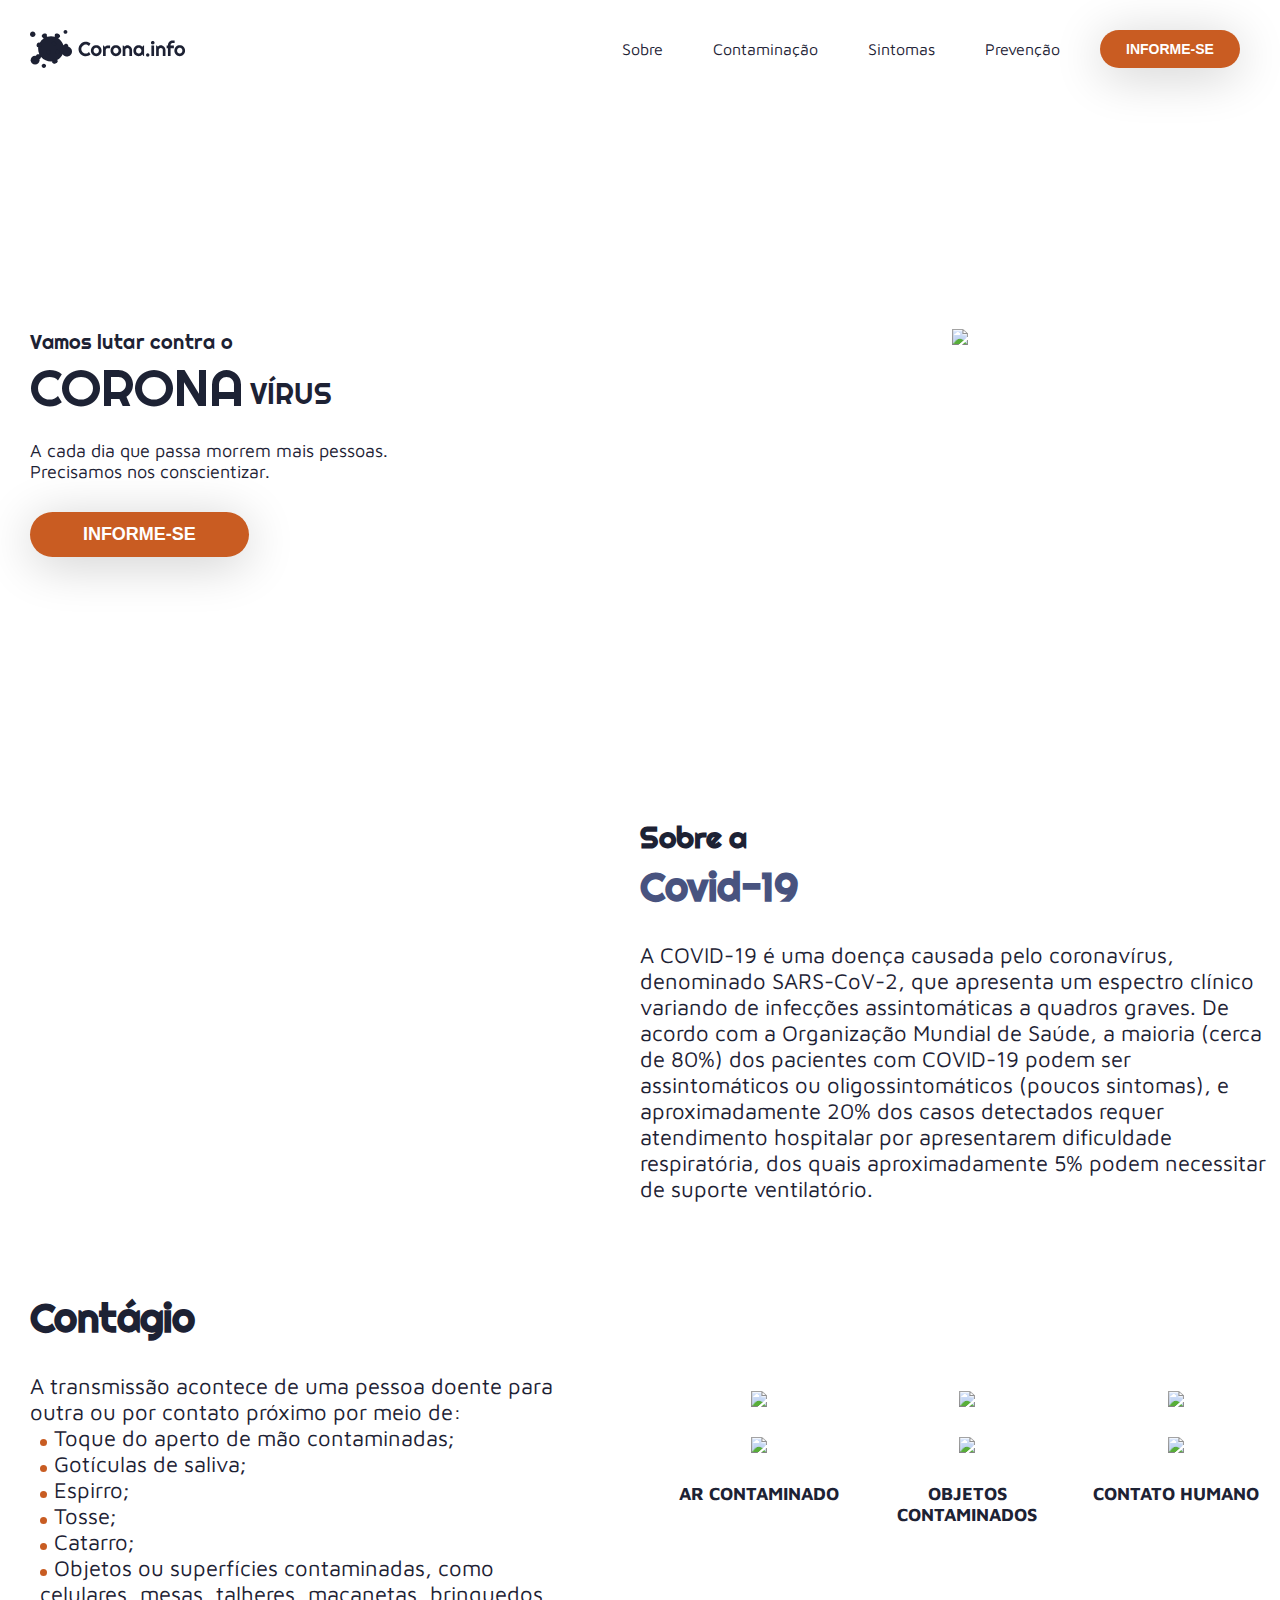
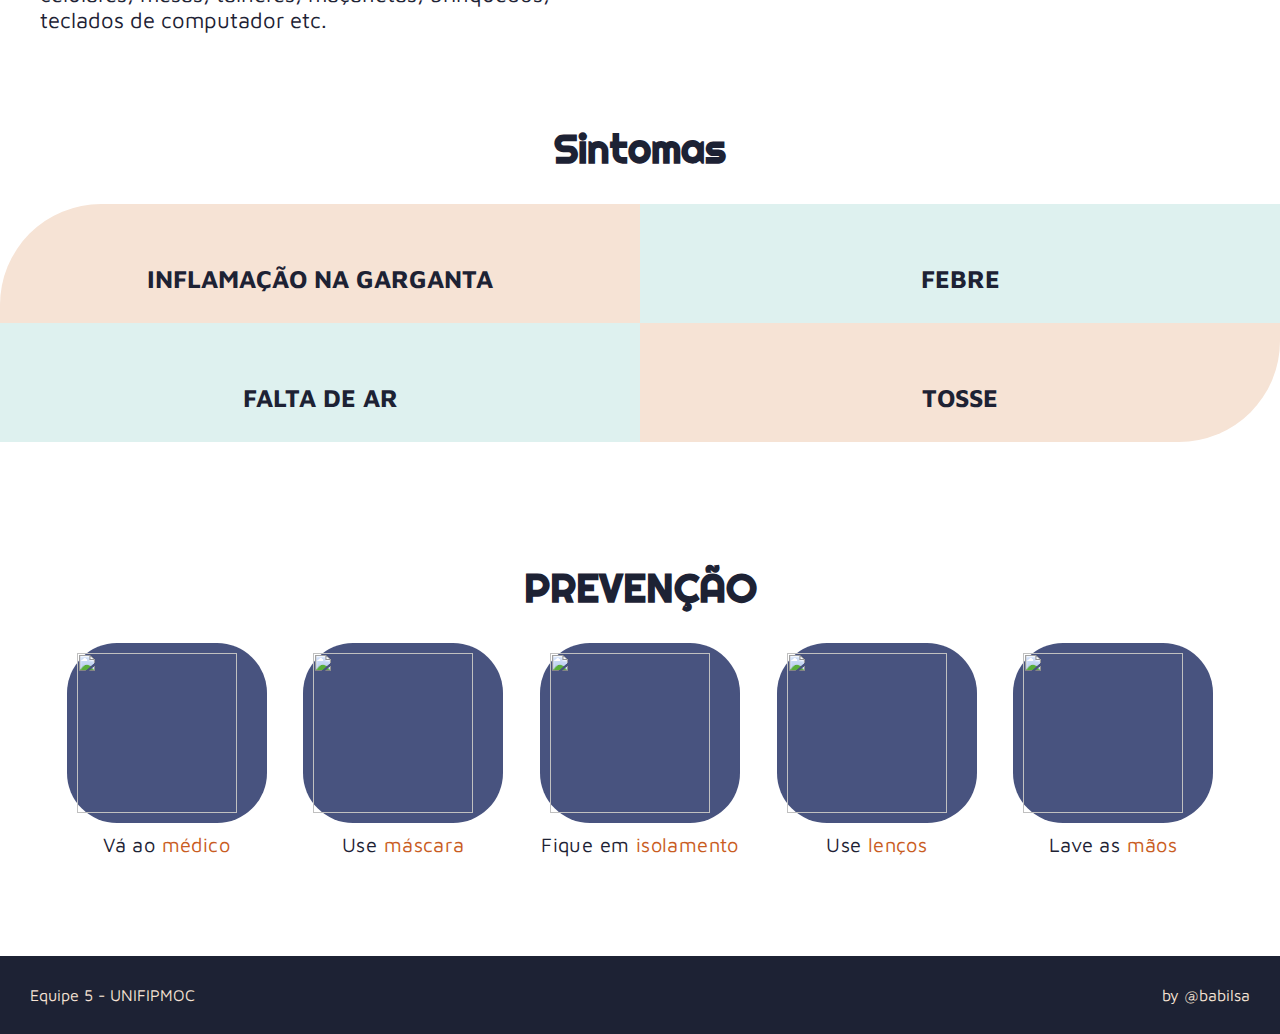
==== index.html @ 56ba66d0 "grid-web-done" ====
<html lang="en">

<head>
    <meta charset="UTF-8">
    <meta name="viewport" content="width=device-width, initial-scale=1.0">
    <title>Covid for Kids</title>
    <link href="https://fonts.googleapis.com/css2?family=Maven+Pro:wght@400;500;700&family=Righteous&display=swap"
        rel="stylesheet">
    <link rel="stylesheet" href="style.css" />
</head>

<body>


    <!-- *DIV PRINCIPAL -->
    <div class="estrutura">

        <!-- -header -->
        <div class="header" id="myHeader">
            <a href="" class="logo"><img src="imagens/logo.svg" alt="Logo"></a>
            <nav>
                <ul>
                    <li> <a href="#sobre">Sobre</a></li>
                    <li> <a href="#contagio">Contaminação</a></li>
                    <li> <a href="#sintomas">Sintomas</a></li>
                    <li> <a href="#prevencao">Prevenção</a></li>
                    <button class="inf">Informe-se</button>
                </ul>
            </nav>

        </div>

        <!-- -main -->
        <div class="main">
            <div class="title">
                <div class="text-1">Vamos lutar contra o</div>
                <div class="text-2">corona</div>
                <div class="text-3">vírus</div>
                <div class="subtitle">A cada dia que passa morrem mais pessoas.<br>
                    Precisamos nos conscientizar.</div>
                <button class="inf inf2">Informe-se</button>
            </div>

            <div class="bg"><img src="./imagens/Group.png"></div>
            </>

        </div>

        <!-- -sobre -->
        <div class="sobre" id="sobre">
            <img src="imagens/vvirus.png" alt="">
            <div class="textos-sobre">
                <h1>Sobre a</h1>
                <h2>Covid-19</h2>
                <p>
                    A COVID-19 é uma doença causada pelo coronavírus, denominado SARS-CoV-2, que apresenta um espectro
                    clínico variando de infecções assintomáticas a quadros graves. De acordo com a Organização Mundial
                    de
                    Saúde, a maioria (cerca de 80%) dos pacientes com
                    COVID-19 podem ser assintomáticos ou oligossintomáticos (poucos sintomas), e aproximadamente 20% dos
                    casos detectados requer atendimento hospitalar por apresentarem dificuldade respiratória, dos quais
                    aproximadamente 5% podem necessitar
                    de suporte ventilatório.
                </p>
            </div>
        </div>

        <!-- -contagio -->
        <div class="contagio" id="contagio">
            <div class="textos-contagio">
                <h1>Contágio</h1>
                <p>A transmissão acontece de uma pessoa doente para outra ou por contato próximo por
                    meio de:</p>
                <ul class="contagio-list">
                    <li>Toque do aperto de mão contaminadas; </li>
                    <li>Gotículas de saliva; </li>
                    <li>Espirro; </li>
                    <li>Tosse;</li>
                    <li>Catarro; </li>
                    <li>Objetos ou superfícies contaminadas, como celulares, mesas, talheres, maçanetas, brinquedos,
                        teclados de computador etc.</li>
                </ul>
            </div>
            <div class="imgs-contagio">

                <div class="numbers"><img src="./imagens/1.svg"></div>
                <div class="numbers"><img src="./imagens/2.svg"></div>
                <div class="numbers"><img src="./imagens/3.svg"></div>


                <div class="contagio-imgs"><img src="./imagens/ar.svg"> </div>
                <div class="contagio-imgs"><img src="./imagens/OBJECTS.svg"></div>
                <div class="contagio-imgs"><img src="./imagens/maos.svg"></div>


                <div class="desc">Ar contaminado</div>
                <div class="desc">OBJETOS CONTAMINADOS</div>
                <div class="desc">CONTATO HUMANO</div>
            </div>
        </div>

        <!-- -sintomas -->
        <div class="sintomas" id="sintomas">
            <h1>Sintomas</h1>
            <div class="grade-sintomas">
                <div class="sintoma1">
                    <img src="./imagens/Group.svg" alt="">
                    <p>inflamação na garganta</p>
                </div>
                <div class="sintoma2">
                    <img src="./imagens/Group (1).svg" alt="">
                    <p>febre</p>
                </div>
                <div class="sintoma3">
                    <img src="./imagens/Group (2).svg" alt="">
                    <p>falta de ar</p>
                </div>
                <div class="sintoma4">
                    <img src="./imagens/Group (3).svg" alt="">
                    <p>tosse</p>
                </div>
            </div>
        </div>

        <!-- -prevençao -->
        <div class="prevencao" id="prevencao">
            <h1>Prevenção</h1>
            <div class="boxes">
                <div class="box-1">
                    <div class="img-prev"><img src="./imagens/medico.svg"></div>
                </div>
                <div class="box-1">
                    <div class="img-prev"><img src="./imagens/mascara.svg"></div>
                </div>
                <div class="box-1">
                    <div class="img-prev"><img src="./imagens/isolamento.svg"></div>
                </div>
                <div class="box-1">
                    <div class="img-prev"><img src="./imagens/lenços.svg"></div>
                </div>
                <div class="box-1">
                    <div class="img-prev"><img src="./imagens/lavar.svg"></div>
                </div>
            </div>

            <div class="text-box boxes">
                <p>Vá ao <span>médico</span></p>
                <p>Use <span>máscara</span></p>
                <p>Fique em <span>isolamento</span></p>
                <p>Use <span>lenços</span></p>
                <p>Lave as <span>mãos</span></p>
            </div>
        </div>
        <!-- -footer -->
        <footer class="footer">
            <p>Equipe 5 - UNIFIPMOC</p>
            <p>by @babilsa</p>
        </footer>
    </div>
    <script src="script.js"></script>
</body>

</html>
---- style.css ----
:root {
  --primary-one: hsl(21, 71%, 46%);
  --primary-two: hsl(228, 28%, 16%);
  --neutral-light-blue: hsl(228, 28%, 39%);
  --neutral-block1: hsl(26, 65%, 90%);
  --neutral-block2: hsl(172, 42%, 72%, 33%);
  --neutral-lighr-green: hsl(172, 42%, 72%);
}
body,
p,
h1,
ul,
li,
blockquote,
h1,
h2 {
  padding: 0px;
  margin: 0px;
}

body {
  font-family: "Maven Pro", sans-serif;
  color: var(--primary-two);
}
html,
body {
  width: 100%;
  height: 100%;
}

li {
  list-style: none;
}

a {
  text-decoration: none;
  color: var(--primary-two);
}
img {
  max-width: 100%;
  display: block;
}
h1 {
  font-size: 2.5em;
  font-family: "Righteous", cursive;
}

/* *estrutura */
.estrutura {
  display: grid;
  grid-template-columns: auto;
  margin: 0 auto;
}

/* *header  */
.header {
  display: grid;
  grid-template-columns: 1fr auto;
  padding: 30px;
}
.logo {
  max-width: 160px;
}
.header nav ul {
  display: flex;
  flex: wrap;
}
.header nav a {
  display: block;
  padding: 10px;

  font-size: 1em;
  transition: all 0.3s;
}
.header li + li {
  margin-left: 30px;
}
.header nav a:hover {
  color: white;
  background-color: var(--primary-two);
  box-shadow: 0px 7px 50px rgba(0, 0, 0, 0.2);
  border-radius: 50px;
}
.inf {
  margin: 0 10px 0 30px;
  width: 140px;
  background-color: var(--primary-one);
  border: none;
  border-radius: 50px;
  cursor: pointer;
  color: white;
  text-transform: uppercase;
  font-size: 0.875em;
  font-weight: bold;
  transition: all 0.3s ease 0s;
  box-shadow: 0px 7px 50px rgba(0, 0, 0, 0.2);
}
.inf:hover {
  background-color: var(--primary-two);
}
.header .sticky {
  position: fixed;
  top: 0;
  width: 100%;
  box-shadow: 0px 7px 50px rgba(0, 0, 0, 0.2);
}

/* *MAIN  */

.main {
  display: grid;
  grid-template-columns: 1fr 1fr;
  height: 80vh;
  align-content: space-around;
}
.title {
  display: grid;
  grid-template-columns: 220px 1fr;
  grid-template-areas:
    "text-1 text-1"
    "text-2 text-3"
    "subtitle subtitle"
    "inf .";

  align-self: center;
  margin-left: 30px;
}
.text-1 {
  grid-area: text-1;
  font-family: "Righteous", cursive;
  font-size: 1.25em;
  letter-spacing: -0.015em;
}
.text-2 {
  grid-area: text-2;
  font-family: "Righteous", cursive;
  font-size: 3.25em;
  text-transform: uppercase;
  line-height: 65px;
}
.text-3 {
  grid-area: text-3;
  font-size: 1.8em;
  text-transform: uppercase;
  font-family: "Righteous", cursive;
  align-self: end;
  margin-bottom: 8px;
}

.subtitle {
  grid-area: subtitle;
  font-size: 1.125em;
  margin-top: 20px;
}
.inf2 {
  width: 218.78px;
  height: 45px;
  font-size: 1.125em;
  margin: 30px 0;
  border: none;
}
.bg {
  margin: 0 auto;
}

/* *SOBRE  */
.sobre {
  display: grid;
  grid-template-columns: 1fr 1fr;
  margin-bottom: 90px;
}
.sobre img {
  max-width: 500px;
  margin-left: 30px;
}
.textos-sobre {
  max-width: 700px;
  align-self: center;
}
.textos-sobre h1 {
  font-size: 1.875em;
  font-family: "Righteous", cursive;
  letter-spacing: -0.015em;
}
.textos-sobre h2 {
  font-size: 2.5em;
  font-family: "Righteous", cursive;
  color: var(--neutral-light-blue);
  margin: 5px 0 30px 0;
}
.textos-sobre p {
  font-size: 1.375em;
}

/* *CONTAGIO  */
.contagio {
  display: grid;
  grid-template-columns: 1fr 1fr;
  padding-left: 30px;
  margin-bottom: 90px;
}
.textos-contagio {
  max-width: 550px;
}
.textos-contagio h1 {
  letter-spacing: -0.015em;
  margin-bottom: 30px;
}
.textos-contagio p {
  font-size: 1.375em;
}
.contagio-list li {
  font-size: 1.375em;
  padding-left: 10px;
  list-style-position: inside;
  list-style-image: url(/imagens/Ellipse4.svg);
}
.imgs-contagio {
  display: grid;
  grid-template-columns: 1fr 1fr 1fr;
  align-self: center;
}
.numbers {
  max-width: 48px;
  justify-self: center;
  margin-bottom: 30px;
  animation: spin 3s linear infinite;
}

@keyframes spin {
  0% {
    transform: rotateZ(0deg);
  }
  100% {
    transform: rotateZ(360deg);
  }
}
.contagio-imgs {
  max-width: 180px;
  justify-self: center;
  margin-bottom: 20px;
}
.desc {
  font-size: 1.125em;
  margin: 0 auto;
  text-transform: uppercase;
  font-weight: bold;
  padding: 10px;
  text-align: center;
}

/* *SINTOMAS */
.sintomas {
  text-align: center;
  margin-bottom: 90px;
}
.sintomas h1 {
  margin-bottom: 30px;
}
.grade-sintomas {
  display: grid;
  grid-template-columns: 1fr 1fr;
  grid-template-areas:
    "s1 s2"
    "s3 s4";
  text-align: center;
  text-transform: uppercase;
  font-weight: bold;
  font-size: 1.5625em;
}
.sintoma1 {
  grid-area: s1;
  background: var(--neutral-block1);
  border-radius: 101px 0px 0px 0px;
  padding-bottom: 30px;
}
.grade-sintomas img {
  margin: 0 auto;
  padding: 30px 0;
}
.sintoma2 {
  grid-area: s2;
  background: var(--neutral-block2);
  padding-bottom: 30px;
}
.sintoma3 {
  grid-area: s3;
  background: var(--neutral-block2);
  padding-bottom: 30px;
}
.sintoma4 {
  grid-area: s4;
  background: var(--neutral-block1);
  border-radius: 0 0 101px 0;
  padding-bottom: 30px;
}

/* *PREVENÇAO */

.prevencao {
  margin: 30px 0;
  margin-bottom: 90px;
}
.prevencao h1 {
  text-align: center;
  text-transform: uppercase;
}
.boxes {
  display: grid;
  grid-template-columns: repeat(5, 200px);
  margin: 30px 30px 10px 30px;
  justify-content: space-evenly;
  text-align: center;
}

.box-1 {
  background: var(--neutral-light-blue);
  border-radius: 50px;
  padding: 10px;
  gap: 10px;
  max-width: 200px;
}
.box-1:hover {
  background: var(--neutral-block2);
}
.box-1 img {
  width: 160px;
  height: 160px;
  max-width: 160px;
}
.text-box {
  margin-top: 0px;
  font-size: 1.25em;
  letter-spacing: 0.02em;
}

.text-box span {
  color: var(--primary-one);
}

/* *FOOTER  */

.footer {
  display: flex;
  text-align: center;
  justify-content: space-between;
  padding: 30px 30px;
  background-color: var(--primary-two);
  color: var(--neutral-block1);
}
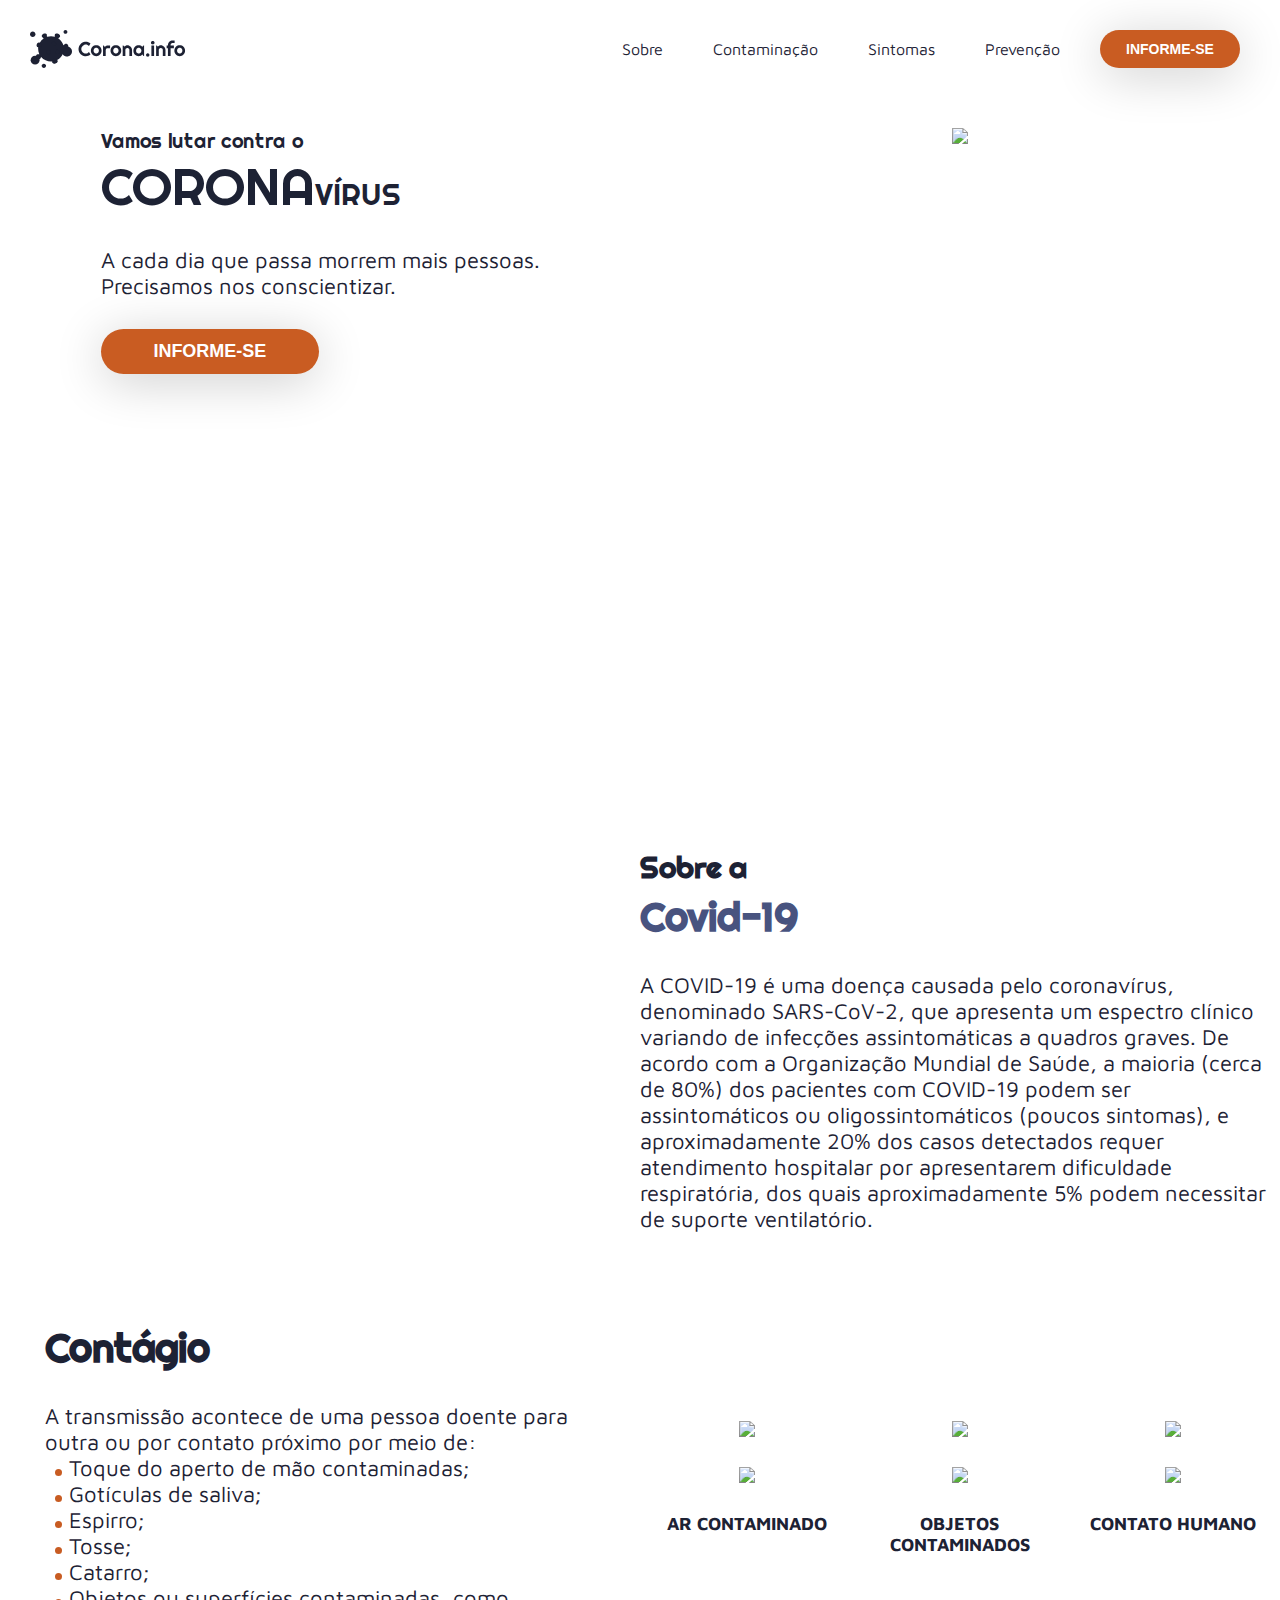
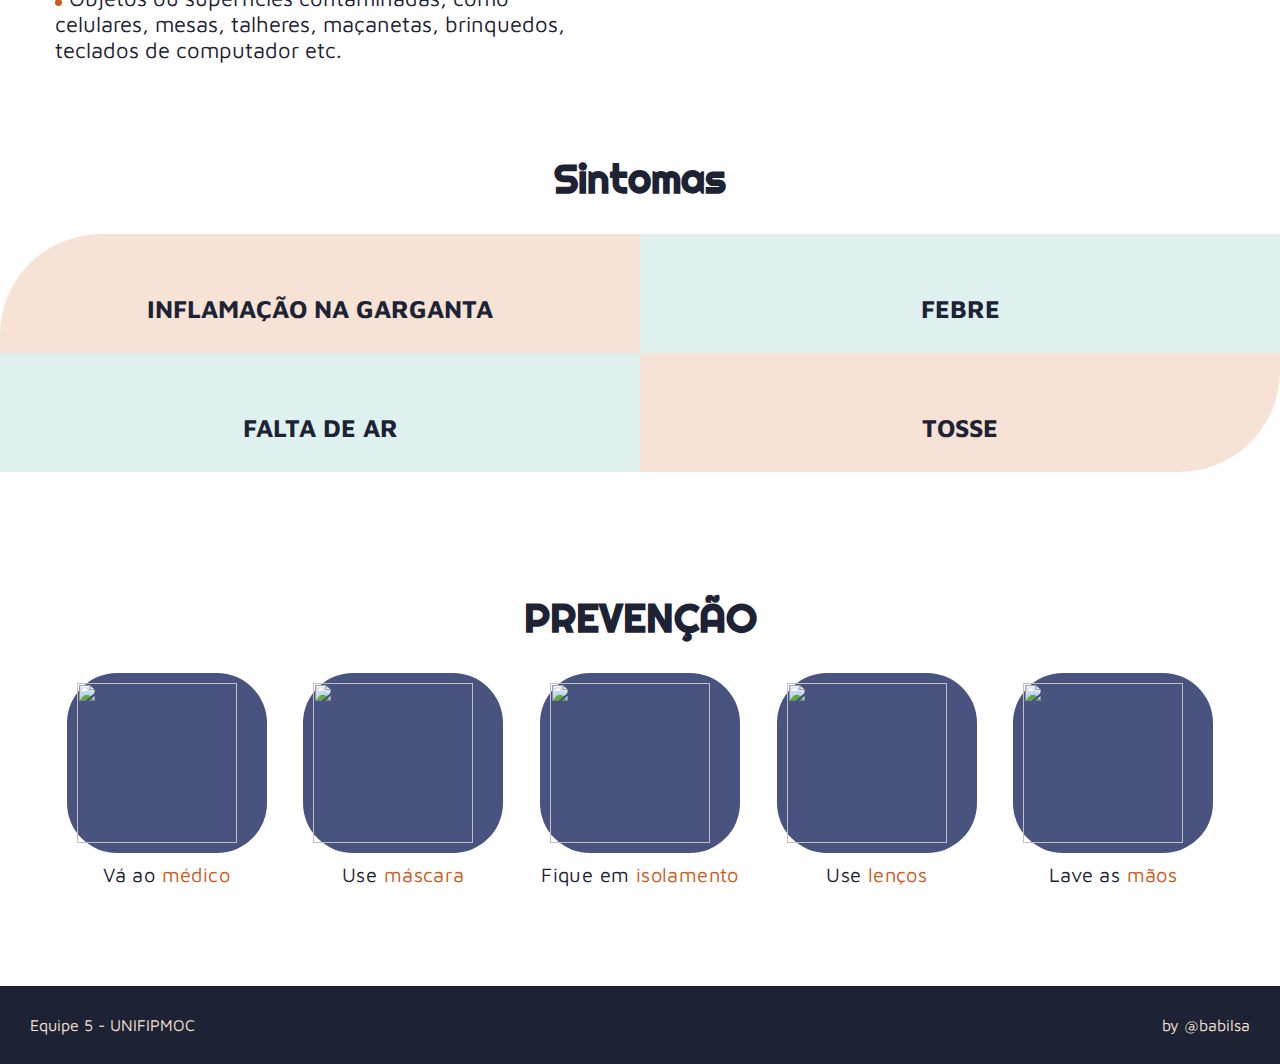
==== commit dded1b09: "commit-top" ====
--- a/index.html
+++ b/index.html
@@ -34,8 +34,7 @@
         <div class="main">
             <div class="title">
                 <div class="text-1">Vamos lutar contra o</div>
-                <div class="text-2">corona</div>
-                <div class="text-3">vírus</div>
+                <div class="text-2">corona<span>vírus</span></div>
                 <div class="subtitle">A cada dia que passa morrem mais pessoas.<br>
                     Precisamos nos conscientizar.</div>
                 <button class="inf inf2">Informe-se</button>
--- a/style.css
+++ b/style.css
@@ -111,45 +111,32 @@
   display: grid;
   grid-template-columns: 1fr 1fr;
   height: 80vh;
-  align-content: space-around;
+  align-content: space-between;
+  margin-top: 30px;
 }
 .title {
-  display: grid;
-  grid-template-columns: 220px 1fr;
-  grid-template-areas:
-    "text-1 text-1"
-    "text-2 text-3"
-    "subtitle subtitle"
-    "inf .";
-
   align-self: center;
-  margin-left: 30px;
+  margin: 0 auto;
 }
 .text-1 {
-  grid-area: text-1;
   font-family: "Righteous", cursive;
   font-size: 1.25em;
   letter-spacing: -0.015em;
 }
 .text-2 {
-  grid-area: text-2;
   font-family: "Righteous", cursive;
   font-size: 3.25em;
   text-transform: uppercase;
   line-height: 65px;
 }
-.text-3 {
-  grid-area: text-3;
-  font-size: 1.8em;
-  text-transform: uppercase;
-  font-family: "Righteous", cursive;
-  align-self: end;
-  margin-bottom: 8px;
+.text-2 span {
+  font-size: 30px;
+  text-transform: uppercase;
+  font-family: "Righteous", cursive;
 }
 
 .subtitle {
-  grid-area: subtitle;
-  font-size: 1.125em;
+  font-size: 1.375em;
   margin-top: 20px;
 }
 .inf2 {
@@ -168,6 +155,7 @@
   display: grid;
   grid-template-columns: 1fr 1fr;
   margin-bottom: 90px;
+  justify-items: center;
 }
 .sobre img {
   max-width: 500px;
@@ -196,8 +184,8 @@
 .contagio {
   display: grid;
   grid-template-columns: 1fr 1fr;
-  padding-left: 30px;
   margin-bottom: 90px;
+  justify-items: center;
 }
 .textos-contagio {
   max-width: 550px;
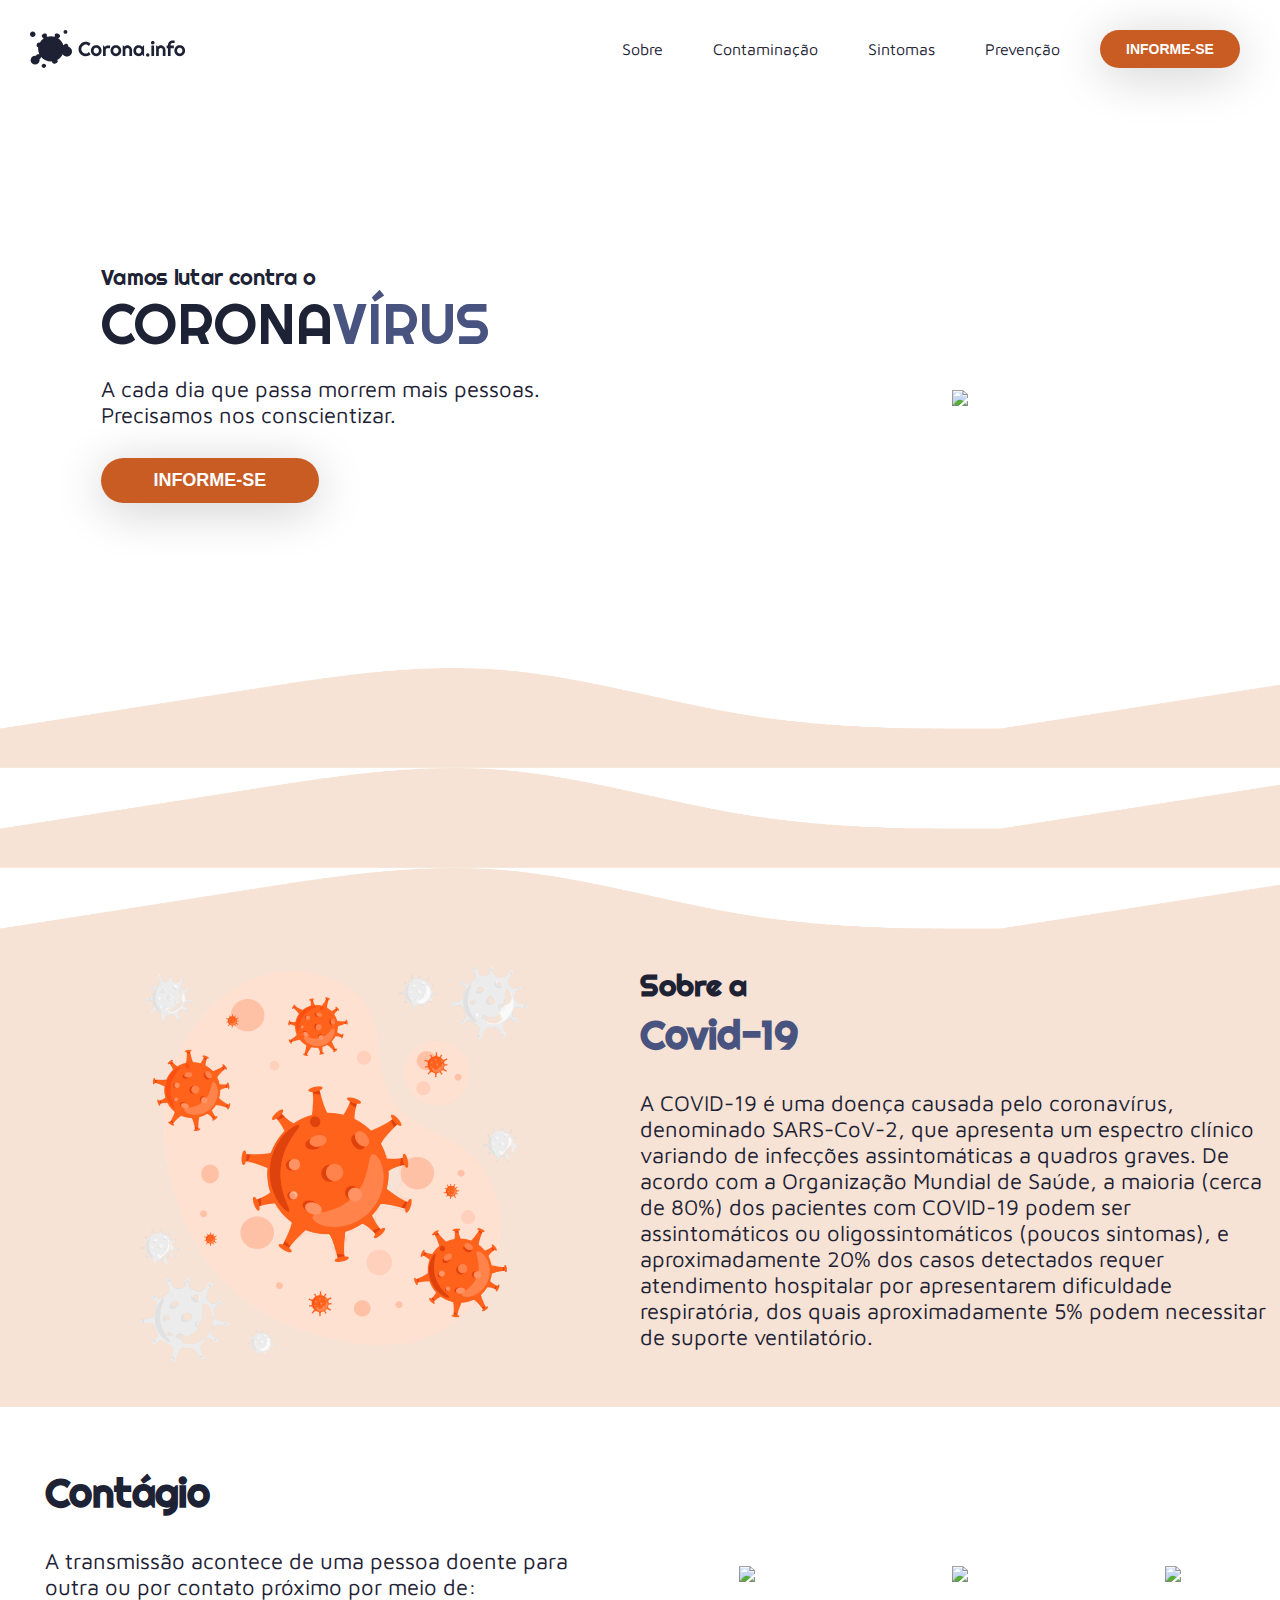
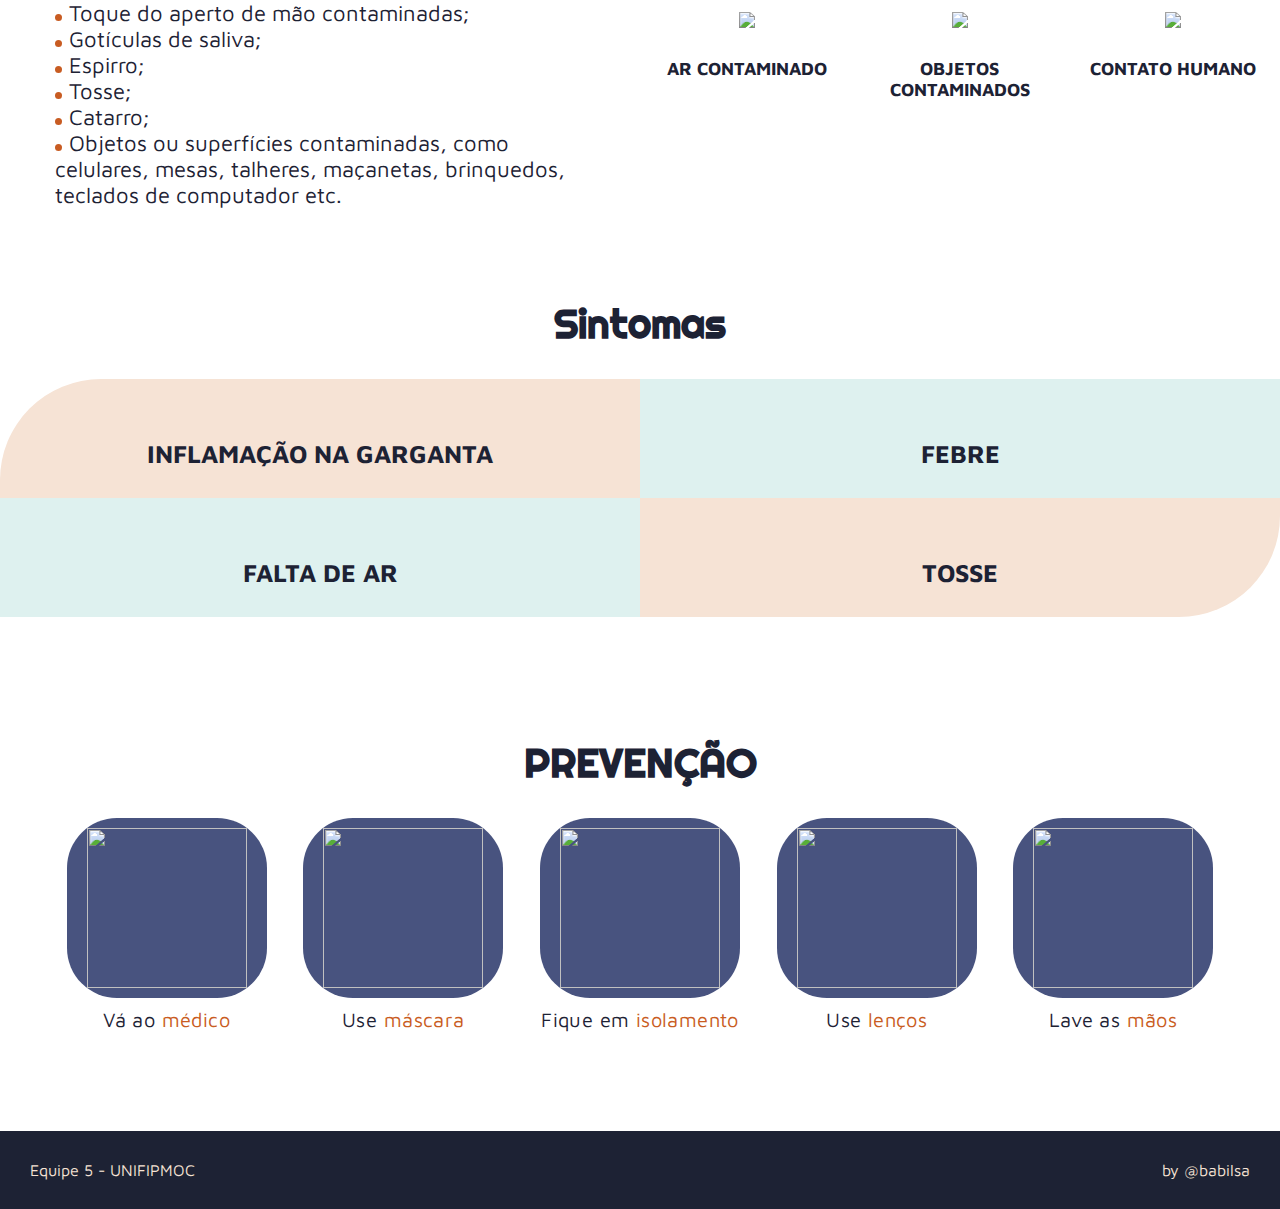
==== commit 951b8921: "site 90%" ====
--- a/index.html
+++ b/index.html
@@ -40,14 +40,17 @@
                 <button class="inf inf2">Informe-se</button>
             </div>
 
-            <div class="bg"><img src="./imagens/Group.png"></div>
+            <div class="bg"><img src="./imagens/background.svg"></div>
             </>
 
+            <section class="section-wave">
+                <div class="wave wave1"></div>
+            </section>
         </div>
 
         <!-- -sobre -->
         <div class="sobre" id="sobre">
-            <img src="imagens/vvirus.png" alt="">
+            <img src="imagens/vvirus-img.png" alt="">
             <div class="textos-sobre">
                 <h1>Sobre a</h1>
                 <h2>Covid-19</h2>
--- a/style.css
+++ b/style.css
@@ -36,10 +36,6 @@
   text-decoration: none;
   color: var(--primary-two);
 }
-img {
-  max-width: 100%;
-  display: block;
-}
 h1 {
   font-size: 2.5em;
   font-family: "Righteous", cursive;
@@ -110,29 +106,32 @@
 .main {
   display: grid;
   grid-template-columns: 1fr 1fr;
-  height: 80vh;
-  align-content: space-between;
+  grid-template-areas:
+    "title bg"
+    "section section";
+  height: 90vh;
   margin-top: 30px;
 }
 .title {
+  grid-area: title;
   align-self: center;
   margin: 0 auto;
 }
 .text-1 {
   font-family: "Righteous", cursive;
-  font-size: 1.25em;
+  font-size: 1.375em;
   letter-spacing: -0.015em;
 }
 .text-2 {
   font-family: "Righteous", cursive;
-  font-size: 3.25em;
+  font-size: 3.5em;
   text-transform: uppercase;
   line-height: 65px;
 }
 .text-2 span {
-  font-size: 30px;
-  text-transform: uppercase;
-  font-family: "Righteous", cursive;
+  text-transform: uppercase;
+  font-family: "Righteous", cursive;
+  color: var(--neutral-light-blue);
 }
 
 .subtitle {
@@ -147,15 +146,46 @@
   border: none;
 }
 .bg {
-  margin: 0 auto;
+  grid-area: bg;
+  margin: 0 auto;
+  align-self: center;
+}
+.section-wave {
+  grid-area: section;
+  position: relative;
+  width: 100%;
+  height: 100%;
+  overflow: hidden;
+}
+.section-wave .wave {
+  width: 100%;
+  height: 100%;
+  background: url(/imagens/wave3.png);
+  background-size: 1000px 100px;
+}
+.section-wave .wave.wave1 {
+  animation: animate 15s linear infinite;
+  opacity: 1;
+  animation-delay: 0s;
+  bottom: 0;
+}
+@keyframes animate {
+  0% {
+    background-position-x: 0;
+  }
+  100% {
+    background-position-x: 1000px;
+  }
 }
 
 /* *SOBRE  */
 .sobre {
   display: grid;
   grid-template-columns: 1fr 1fr;
-  margin-bottom: 90px;
+  padding-bottom: 30px;
+  margin-bottom: 60px;
   justify-items: center;
+  background-color: #f6e3d5;
 }
 .sobre img {
   max-width: 500px;
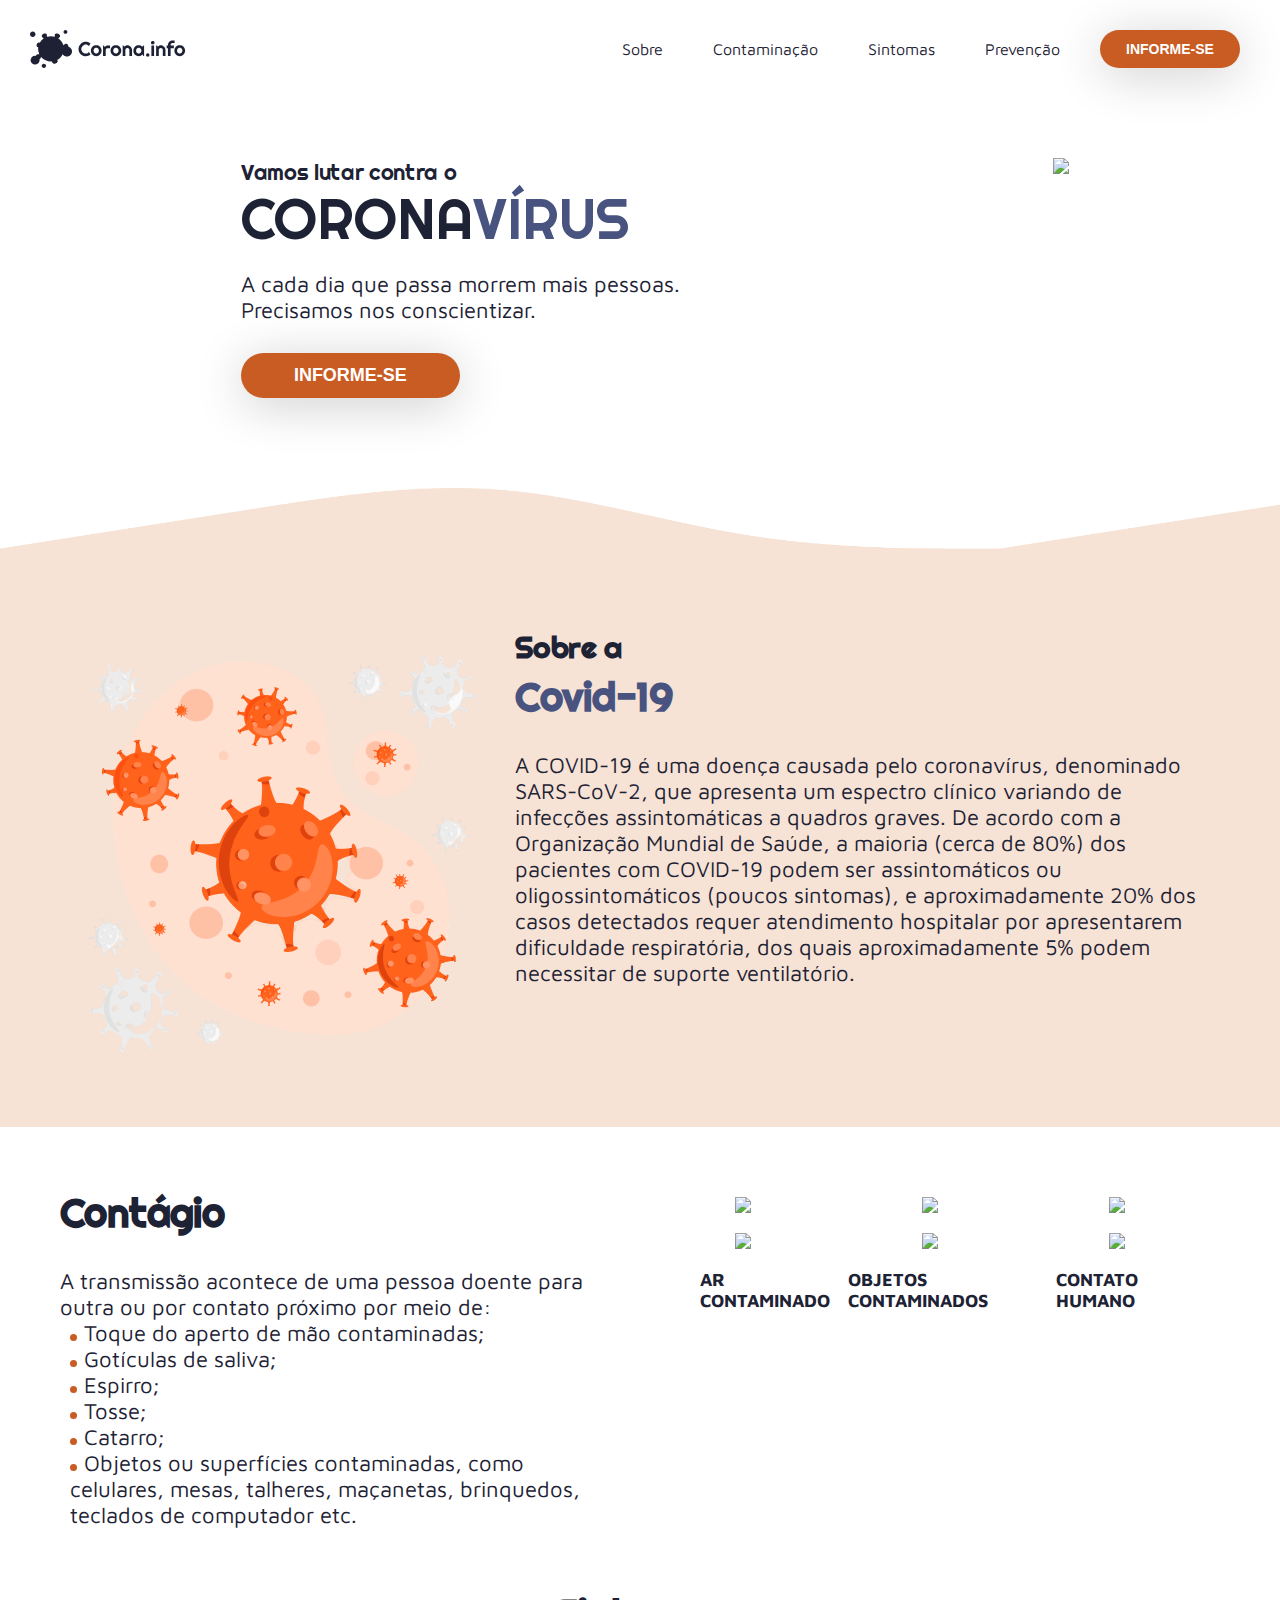
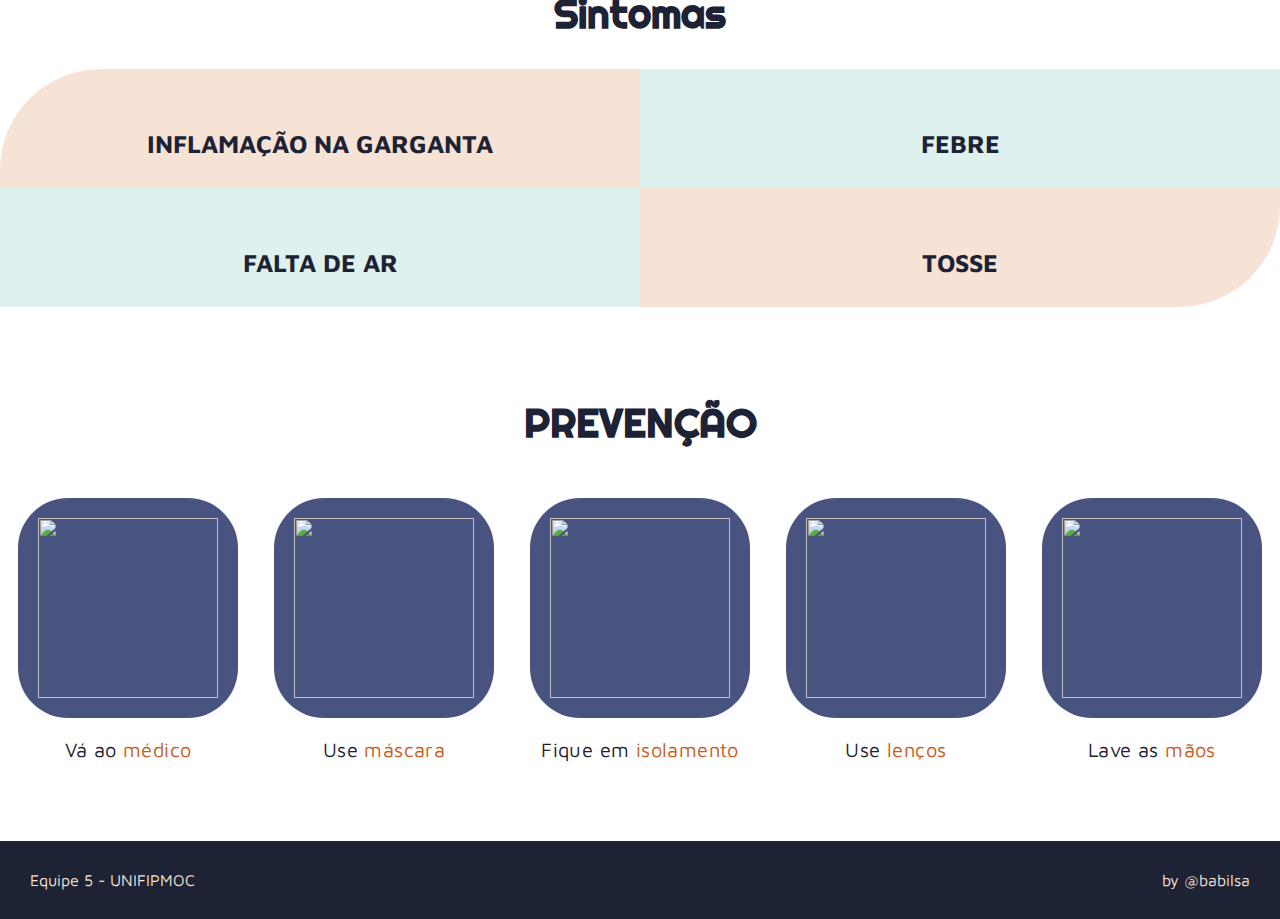
==== commit 29e8e0b3: "95%" ====
--- a/index.html
+++ b/index.html
@@ -13,153 +13,172 @@
 
 
     <!-- *DIV PRINCIPAL -->
-    <div class="estrutura">
 
-        <!-- -header -->
-        <div class="header" id="myHeader">
-            <a href="" class="logo"><img src="imagens/logo.svg" alt="Logo"></a>
-            <nav>
+    <!-- -header -->
+    <header class="menu-bg">
+        <div class="menu">
+            <div class="menu-logo">
+                <a href="" class="logo"><img src="imagens/logo.svg" alt="Logo"></a>
+            </div>
+            <nav class="menu-nav">
                 <ul>
                     <li> <a href="#sobre">Sobre</a></li>
                     <li> <a href="#contagio">Contaminação</a></li>
                     <li> <a href="#sintomas">Sintomas</a></li>
                     <li> <a href="#prevencao">Prevenção</a></li>
                     <button class="inf">Informe-se</button>
+
                 </ul>
             </nav>
+        </div>
+    </header>
+
+
+    <!-- -main -->
+    <section class="main" id="main">
+        <div class="main-info">
+            <div class="text-1">Vamos lutar contra o</div>
+            <div class="text-2">corona<span>vírus</span></div>
+            <div class="subtitle">A cada dia que passa morrem mais pessoas.
+                Precisamos nos conscientizar.</div>
+            <button class="inf inf2">Informe-se</button>
+        </div>
+
+        <img src="./imagens/background.svg">
+
+
+    </section>
+
+
+    <!-- -sobre -->
+    <section class="section-wave">
+        <div class="wave wave1"></div>
+    </section>
+
+    <section class="sobre" id="sobre">
+        <img src="imagens/vvirus-img.png" alt="">
+        <div class="textos-sobre">
+            <h1>Sobre a</h1>
+            <h2>Covid-19</h2>
+            <p>
+                A COVID-19 é uma doença causada pelo coronavírus, denominado SARS-CoV-2, que apresenta um espectro
+                clínico variando de infecções assintomáticas a quadros graves. De acordo com a Organização Mundial
+                de
+                Saúde, a maioria (cerca de 80%) dos pacientes com
+                COVID-19 podem ser assintomáticos ou oligossintomáticos (poucos sintomas), e aproximadamente 20% dos
+                casos detectados requer atendimento hospitalar por apresentarem dificuldade respiratória, dos quais
+                aproximadamente 5% podem necessitar
+                de suporte ventilatório.
+            </p>
+        </div>
+    </section>
+
+
+
+    <!-- -contagio -->
+    <div class="contagio" id="contagio">
+        <div class="textos-contagio">
+            <h1>Contágio</h1>
+            <p>A transmissão acontece de uma pessoa doente para outra ou por contato próximo por
+                meio de:</p>
+            <ul class="contagio-list">
+                <li>Toque do aperto de mão contaminadas; </li>
+                <li>Gotículas de saliva; </li>
+                <li>Espirro; </li>
+                <li>Tosse;</li>
+                <li>Catarro; </li>
+                <li>Objetos ou superfícies contaminadas, como celulares, mesas, talheres, maçanetas, brinquedos,
+                    teclados de computador etc.</li>
+            </ul>
+        </div>
+        <div class="imgs-contagio">
+
+            <div class="divider">
+                <img src="./imagens/1.svg">
+                <img src="./imagens/2.svg">
+                <img src="./imagens/3.svg">
+            </div>
+
+            <div class="divider">
+                <img src="./imagens/ar.svg">
+                <img src="./imagens/OBJECTS.svg">
+                <img src="./imagens/maos.svg">
+            </div>
+
+
+            <div class="divider">
+                <p> AR CONTAMINADO</p>
+                <p>OBJETOS CONTAMINADOS</p>
+                <p>CONTATO HUMANO</p>
+            </div>
+
 
         </div>
+    </div>
 
-        <!-- -main -->
-        <div class="main">
-            <div class="title">
-                <div class="text-1">Vamos lutar contra o</div>
-                <div class="text-2">corona<span>vírus</span></div>
-                <div class="subtitle">A cada dia que passa morrem mais pessoas.<br>
-                    Precisamos nos conscientizar.</div>
-                <button class="inf inf2">Informe-se</button>
+
+    <!-- -sintomas -->
+    <div class="sintomas" id="sintomas">
+        <h1>Sintomas</h1>
+        <div class="grade-sintomas">
+            <div class="sintoma1">
+                <img src="./imagens/Group.svg" alt="">
+                <p>inflamação na garganta</p>
             </div>
+            <div class="sintoma2">
+                <img src="./imagens/Group (1).svg" alt="">
+                <p>febre</p>
+            </div>
+            <div class="sintoma3">
+                <img src="./imagens/Group (2).svg" alt="">
+                <p>falta de ar</p>
+            </div>
+            <div class="sintoma4">
+                <img src="./imagens/Group (3).svg" alt="">
+                <p>tosse</p>
+            </div>
+        </div>
+    </div>
 
-            <div class="bg"><img src="./imagens/background.svg"></div>
-            </>
 
-            <section class="section-wave">
-                <div class="wave wave1"></div>
-            </section>
-        </div>
 
-        <!-- -sobre -->
-        <div class="sobre" id="sobre">
-            <img src="imagens/vvirus-img.png" alt="">
-            <div class="textos-sobre">
-                <h1>Sobre a</h1>
-                <h2>Covid-19</h2>
-                <p>
-                    A COVID-19 é uma doença causada pelo coronavírus, denominado SARS-CoV-2, que apresenta um espectro
-                    clínico variando de infecções assintomáticas a quadros graves. De acordo com a Organização Mundial
-                    de
-                    Saúde, a maioria (cerca de 80%) dos pacientes com
-                    COVID-19 podem ser assintomáticos ou oligossintomáticos (poucos sintomas), e aproximadamente 20% dos
-                    casos detectados requer atendimento hospitalar por apresentarem dificuldade respiratória, dos quais
-                    aproximadamente 5% podem necessitar
-                    de suporte ventilatório.
-                </p>
+    <!-- -prevençao -->
+    <div class="prevencao" id="prevencao">
+        <h1>Prevenção</h1>
+        <div class="boxes">
+            <div class="box-1">
+                <div class="img-prev"><img src="./imagens/medico.svg"></div>
+                <p>Vá ao <span>médico</span></p>
+            </div>
+            <div class="box-1">
+                <div class="img-prev"><img src="./imagens/mascara.svg"></div>
+                <p>Use <span>máscara</span></p>
+            </div>
+            <div class="box-1">
+                <div class="img-prev"><img src="./imagens/isolamento.svg"></div>
+                <p>Fique em <span>isolamento</span></p>
+            </div>
+            <div class="box-1">
+                <div class="img-prev"><img src="./imagens/lenços.svg"></div>
+                <p>Use <span>lenços</span></p>
+            </div>
+            <div class="box-1">
+                <div class="img-prev"><img src="./imagens/lavar.svg"></div>
+                <p>Lave as <span>mãos</span></p>
             </div>
         </div>
 
-        <!-- -contagio -->
-        <div class="contagio" id="contagio">
-            <div class="textos-contagio">
-                <h1>Contágio</h1>
-                <p>A transmissão acontece de uma pessoa doente para outra ou por contato próximo por
-                    meio de:</p>
-                <ul class="contagio-list">
-                    <li>Toque do aperto de mão contaminadas; </li>
-                    <li>Gotículas de saliva; </li>
-                    <li>Espirro; </li>
-                    <li>Tosse;</li>
-                    <li>Catarro; </li>
-                    <li>Objetos ou superfícies contaminadas, como celulares, mesas, talheres, maçanetas, brinquedos,
-                        teclados de computador etc.</li>
-                </ul>
-            </div>
-            <div class="imgs-contagio">
-
-                <div class="numbers"><img src="./imagens/1.svg"></div>
-                <div class="numbers"><img src="./imagens/2.svg"></div>
-                <div class="numbers"><img src="./imagens/3.svg"></div>
+    </div>
 
 
-                <div class="contagio-imgs"><img src="./imagens/ar.svg"> </div>
-                <div class="contagio-imgs"><img src="./imagens/OBJECTS.svg"></div>
-                <div class="contagio-imgs"><img src="./imagens/maos.svg"></div>
+
+    <!-- -footer -->
+    <footer class="footer">
+        <p>Equipe 5 - UNIFIPMOC</p>
+        <p>by @babilsa</p>
+    </footer>
 
 
-                <div class="desc">Ar contaminado</div>
-                <div class="desc">OBJETOS CONTAMINADOS</div>
-                <div class="desc">CONTATO HUMANO</div>
-            </div>
-        </div>
-
-        <!-- -sintomas -->
-        <div class="sintomas" id="sintomas">
-            <h1>Sintomas</h1>
-            <div class="grade-sintomas">
-                <div class="sintoma1">
-                    <img src="./imagens/Group.svg" alt="">
-                    <p>inflamação na garganta</p>
-                </div>
-                <div class="sintoma2">
-                    <img src="./imagens/Group (1).svg" alt="">
-                    <p>febre</p>
-                </div>
-                <div class="sintoma3">
-                    <img src="./imagens/Group (2).svg" alt="">
-                    <p>falta de ar</p>
-                </div>
-                <div class="sintoma4">
-                    <img src="./imagens/Group (3).svg" alt="">
-                    <p>tosse</p>
-                </div>
-            </div>
-        </div>
-
-        <!-- -prevençao -->
-        <div class="prevencao" id="prevencao">
-            <h1>Prevenção</h1>
-            <div class="boxes">
-                <div class="box-1">
-                    <div class="img-prev"><img src="./imagens/medico.svg"></div>
-                </div>
-                <div class="box-1">
-                    <div class="img-prev"><img src="./imagens/mascara.svg"></div>
-                </div>
-                <div class="box-1">
-                    <div class="img-prev"><img src="./imagens/isolamento.svg"></div>
-                </div>
-                <div class="box-1">
-                    <div class="img-prev"><img src="./imagens/lenços.svg"></div>
-                </div>
-                <div class="box-1">
-                    <div class="img-prev"><img src="./imagens/lavar.svg"></div>
-                </div>
-            </div>
-
-            <div class="text-box boxes">
-                <p>Vá ao <span>médico</span></p>
-                <p>Use <span>máscara</span></p>
-                <p>Fique em <span>isolamento</span></p>
-                <p>Use <span>lenços</span></p>
-                <p>Lave as <span>mãos</span></p>
-            </div>
-        </div>
-        <!-- -footer -->
-        <footer class="footer">
-            <p>Equipe 5 - UNIFIPMOC</p>
-            <p>by @babilsa</p>
-        </footer>
-    </div>
-    <script src="script.js"></script>
 </body>
 
 </html>--- a/style.css
+++ b/style.css
@@ -40,44 +40,48 @@
   font-size: 2.5em;
   font-family: "Righteous", cursive;
 }
-
-/* *estrutura */
-.estrutura {
-  display: grid;
-  grid-template-columns: auto;
+img {
+  display: block;
+  max-width: 100%;
+}
+
+/* *header  */
+
+.menu {
   margin: 0 auto;
-}
-
-/* *header  */
-.header {
-  display: grid;
-  grid-template-columns: 1fr auto;
-  padding: 30px;
-}
-.logo {
-  max-width: 160px;
-}
-.header nav ul {
-  display: flex;
-  flex: wrap;
-}
-.header nav a {
-  display: block;
+  padding: 30px 0;
+  display: flex;
+  flex-wrap: wrap;
+  justify-content: space-between;
+  align-items: center;
+}
+
+.menu-logo {
+  margin: 0 30px;
+}
+.menu-nav ul {
+  display: flex;
+  flex-wrap: wrap;
+  margin-right: 30px;
+}
+.menu-nav a {
   padding: 10px;
-
   font-size: 1em;
   transition: all 0.3s;
-}
-.header li + li {
+  display: block;
+}
+.menu-nav li + li {
   margin-left: 30px;
 }
-.header nav a:hover {
+.menu-nav a:hover {
   color: white;
   background-color: var(--primary-two);
   box-shadow: 0px 7px 50px rgba(0, 0, 0, 0.2);
   border-radius: 50px;
 }
+
 .inf {
+  padding: 10px;
   margin: 0 10px 0 30px;
   width: 140px;
   background-color: var(--primary-one);
@@ -94,29 +98,32 @@
 .inf:hover {
   background-color: var(--primary-two);
 }
-.header .sticky {
-  position: fixed;
-  top: 0;
-  width: 100%;
-  box-shadow: 0px 7px 50px rgba(0, 0, 0, 0.2);
-}
-
-/* *MAIN  */
+@media (max-width: 500px) {
+  .menu-nav ul {
+    flex-flow: column;
+    margin-right: 0px;
+  }
+  .menu-nav li + li {
+    margin-left: 0px;
+  }
+  .inf {
+    margin: 0px;
+  }
+}
+
+/* *MAIN */
 
 .main {
-  display: grid;
-  grid-template-columns: 1fr 1fr;
-  grid-template-areas:
-    "title bg"
-    "section section";
-  height: 90vh;
-  margin-top: 30px;
-}
-.title {
-  grid-area: title;
+  display: flex;
+  padding: 60px;
+  flex-wrap: wrap;
+  justify-content: space-around;
+}
+.main-info {
+  margin: 0 30px;
   align-self: center;
-  margin: 0 auto;
-}
+}
+
 .text-1 {
   font-family: "Righteous", cursive;
   font-size: 1.375em;
@@ -137,6 +144,7 @@
 .subtitle {
   font-size: 1.375em;
   margin-top: 20px;
+  max-width: 480px;
 }
 .inf2 {
   width: 218.78px;
@@ -145,21 +153,17 @@
   margin: 30px 0;
   border: none;
 }
-.bg {
-  grid-area: bg;
-  margin: 0 auto;
-  align-self: center;
-}
-.section-wave {
-  grid-area: section;
-  position: relative;
-  width: 100%;
-  height: 100%;
-  overflow: hidden;
-}
+
+@media (max-width: 500px) {
+  .main {
+    padding: 30px 30px;
+  }
+}
+
+/* *SOBRE */
 .section-wave .wave {
   width: 100%;
-  height: 100%;
+  height: 80px;
   background: url(/imagens/wave3.png);
   background-size: 1000px 100px;
 }
@@ -178,22 +182,16 @@
   }
 }
 
-/* *SOBRE  */
 .sobre {
-  display: grid;
-  grid-template-columns: 1fr 1fr;
-  padding-bottom: 30px;
-  margin-bottom: 60px;
-  justify-items: center;
+  display: flex;
+  padding: 60px;
+  flex-wrap: wrap;
   background-color: #f6e3d5;
-}
-.sobre img {
-  max-width: 500px;
-  margin-left: 30px;
+  justify-content: space-around;
 }
 .textos-sobre {
   max-width: 700px;
-  align-self: center;
+  flex: 1 1 400px;
 }
 .textos-sobre h1 {
   font-size: 1.875em;
@@ -210,16 +208,19 @@
   font-size: 1.375em;
 }
 
-/* *CONTAGIO  */
+/* *CONTAGIO */
+
 .contagio {
-  display: grid;
-  grid-template-columns: 1fr 1fr;
-  margin-bottom: 90px;
-  justify-items: center;
-}
+  display: flex;
+  margin: 60px 60px;
+  flex-wrap: wrap;
+}
+
 .textos-contagio {
+  flex: 1 11 550px;
   max-width: 550px;
 }
+
 .textos-contagio h1 {
   letter-spacing: -0.015em;
   margin-bottom: 30px;
@@ -233,40 +234,49 @@
   list-style-position: inside;
   list-style-image: url(/imagens/Ellipse4.svg);
 }
+
 .imgs-contagio {
-  display: grid;
-  grid-template-columns: 1fr 1fr 1fr;
-  align-self: center;
-}
-.numbers {
-  max-width: 48px;
-  justify-self: center;
-  margin-bottom: 30px;
-  animation: spin 3s linear infinite;
-}
-
-@keyframes spin {
-  0% {
-    transform: rotateZ(0deg);
-  }
-  100% {
-    transform: rotateZ(360deg);
-  }
-}
-.contagio-imgs {
+  flex: 1 1 0;
+  margin-left: 30px;
+  display: flex;
+  flex-flow: column wrap;
+}
+.imgs-contagio .divider {
+  display: flex;
+  justify-content: space-around;
+  padding: 10px 10px;
+  text-transform: uppercase;
+  font-weight: bold;
+  font-size: 1.125em;
+}
+.imgs-contagio .divider img {
   max-width: 180px;
-  justify-self: center;
-  margin-bottom: 20px;
-}
-.desc {
-  font-size: 1.125em;
-  margin: 0 auto;
-  text-transform: uppercase;
-  font-weight: bold;
-  padding: 10px;
-  text-align: center;
-}
-
+}
+.imgs-contagio .divider > p:first-child {
+  margin-left: 50px;
+}
+
+@media (max-width: 500px) {
+  .contagio {
+    margin: 30px;
+  }
+  .imgs-contagio {
+    margin: 15px 0;
+  }
+  .imgs-contagio .divider {
+    font-size: 1em;
+  }
+  .imgs-contagio .divider img {
+    max-width: 100px;
+  }
+  .imgs-contagio .divider > p:first-child {
+    margin-left: 0px;
+  }
+  .imgs-contagio .divider > p {
+    margin: 0 10px;
+    text-align: center;
+  }
+}
 /* *SINTOMAS */
 .sintomas {
   text-align: center;
@@ -316,53 +326,49 @@
 /* *PREVENÇAO */
 
 .prevencao {
-  margin: 30px 0;
-  margin-bottom: 90px;
+  margin: 60px 0;
 }
 .prevencao h1 {
   text-align: center;
   text-transform: uppercase;
-}
+  margin-bottom: 30px;
+}
+
 .boxes {
-  display: grid;
-  grid-template-columns: repeat(5, 200px);
-  margin: 30px 30px 10px 30px;
-  justify-content: space-evenly;
-  text-align: center;
-}
-
+  display: flex;
+  justify-content: space-around;
+  flex-wrap: wrap;
+}
 .box-1 {
-  background: var(--neutral-light-blue);
-  border-radius: 50px;
-  padding: 10px;
-  gap: 10px;
-  max-width: 200px;
-}
-.box-1:hover {
-  background: var(--neutral-block2);
-}
-.box-1 img {
-  width: 160px;
-  height: 160px;
-  max-width: 160px;
-}
-.text-box {
-  margin-top: 0px;
   font-size: 1.25em;
   letter-spacing: 0.02em;
-}
-
-.text-box span {
+  text-align: center;
+  padding: 20px 0;
+}
+.box-1 img {
+  width: 180px;
+  height: 180px;
+}
+.box-1 span {
   color: var(--primary-one);
 }
 
+.img-prev {
+  border-radius: 50px;
+  padding: 20px;
+  background: var(--neutral-light-blue);
+  margin-bottom: 20px;
+}
+.img-prev:hover {
+  background: var(--neutral-block2);
+}
+
 /* *FOOTER  */
 
 .footer {
   display: flex;
-  text-align: center;
+  background-color: var(--primary-two);
+  color: var(--neutral-block1);
   justify-content: space-between;
   padding: 30px 30px;
-  background-color: var(--primary-two);
-  color: var(--neutral-block1);
-}
+}
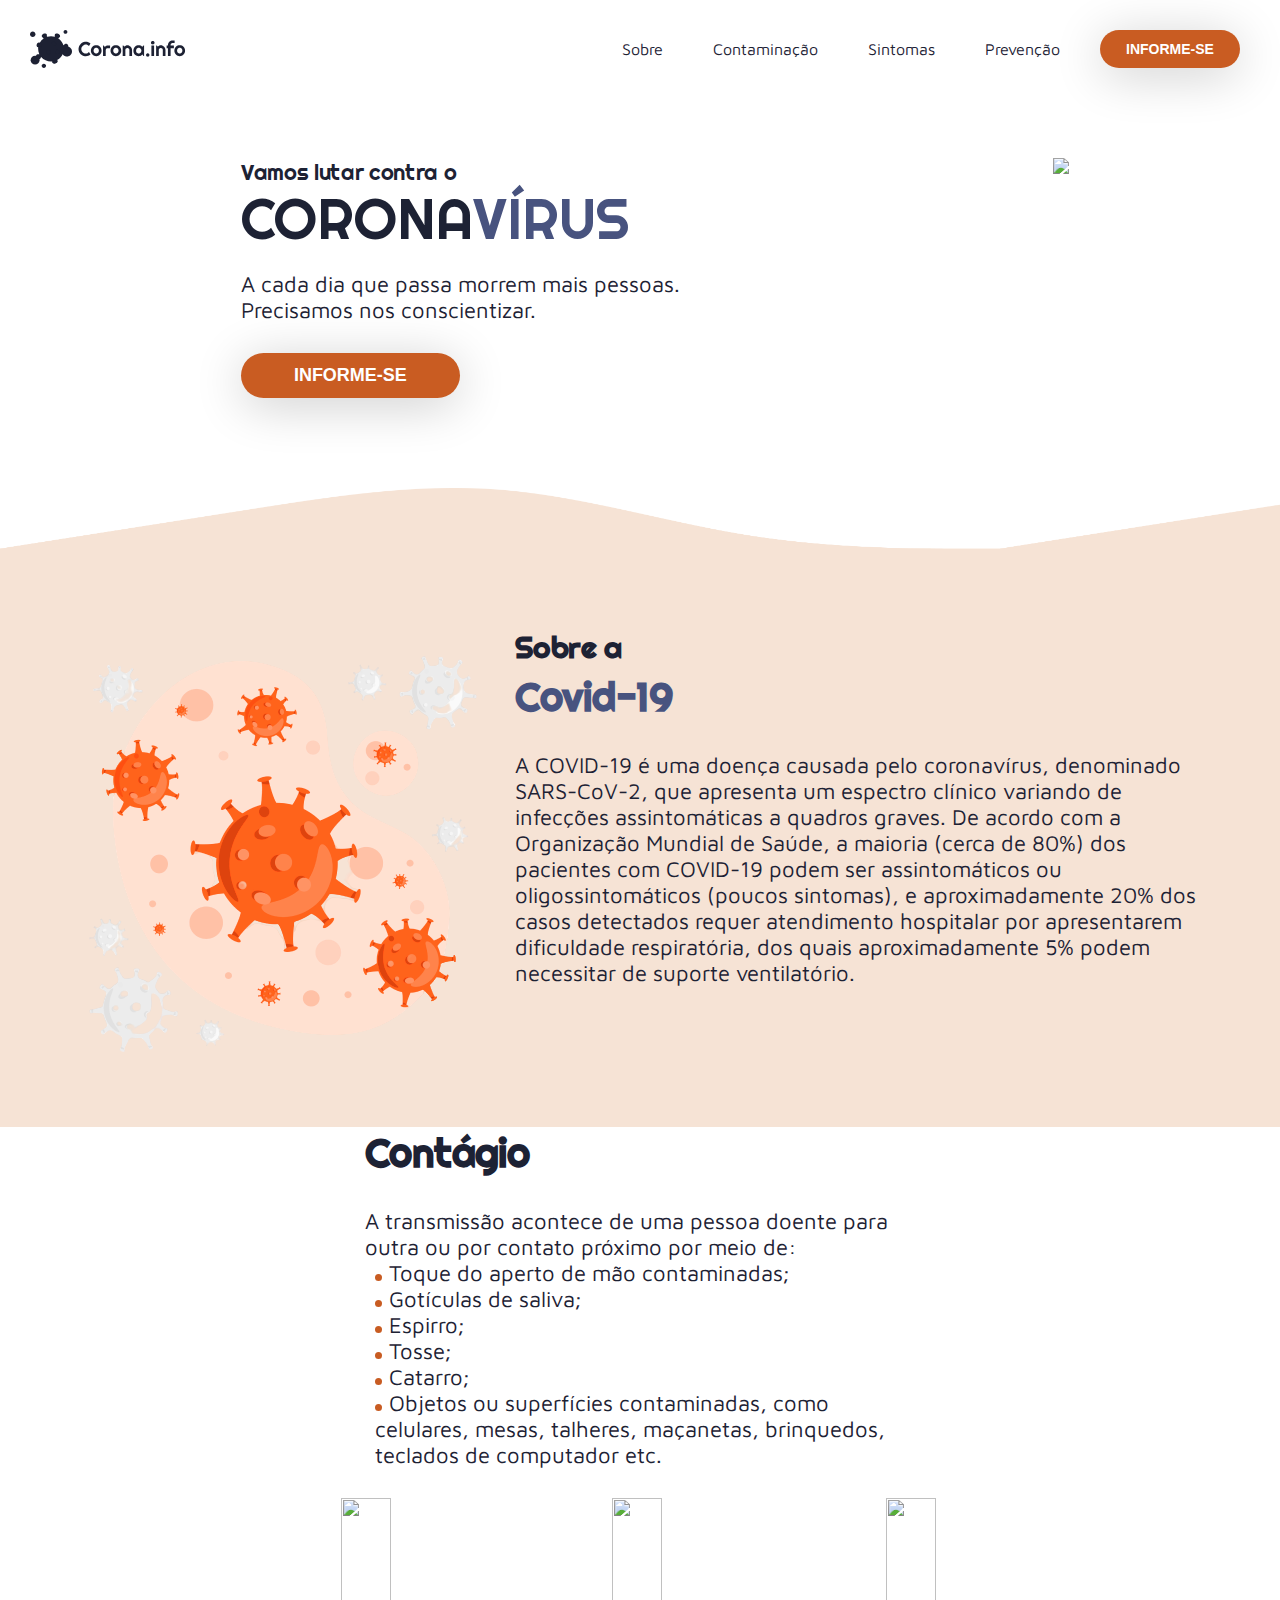
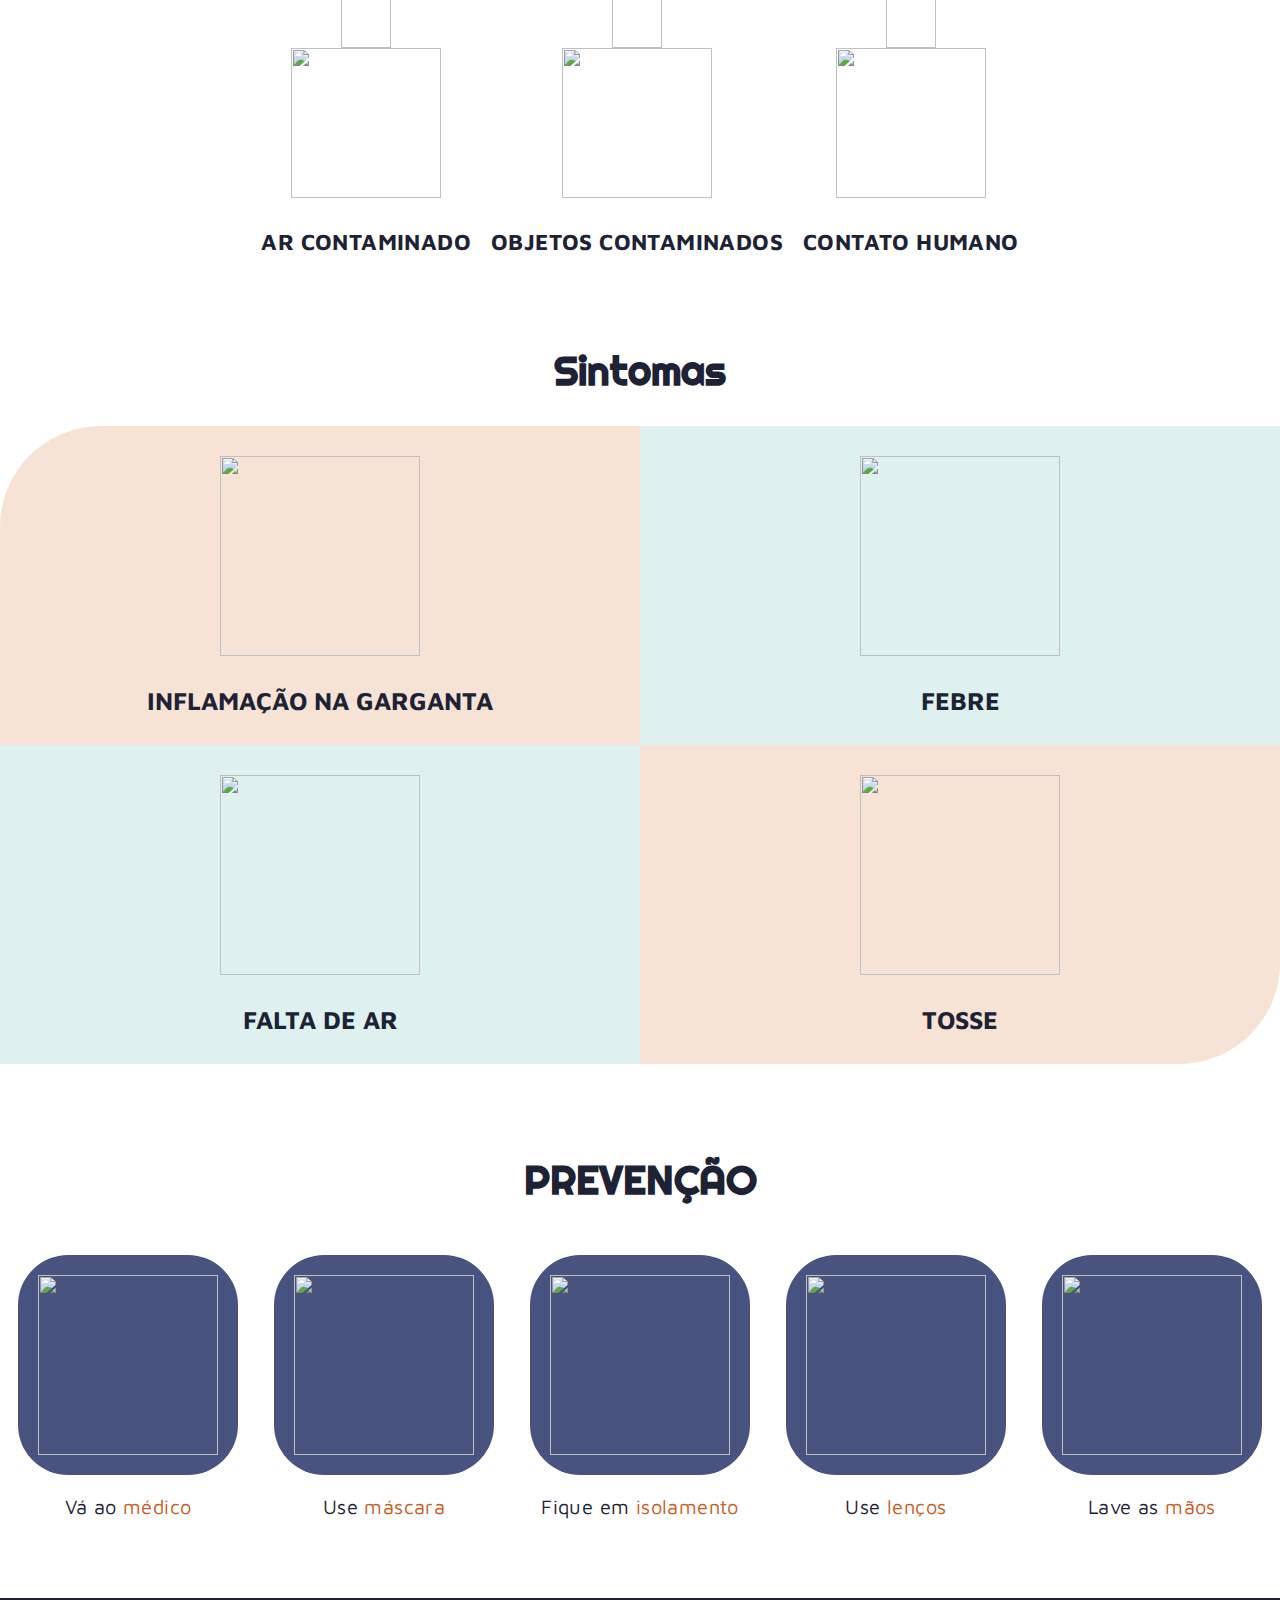
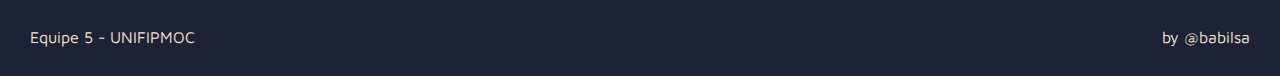
==== commit 31bb74d3: "pronto, so falta o jogo" ====
--- a/index.html
+++ b/index.html
@@ -20,8 +20,13 @@
             <div class="menu-logo">
                 <a href="" class="logo"><img src="imagens/logo.svg" alt="Logo"></a>
             </div>
+
+            <div class="toggle-menu">
+                <h1 id="toggle-bar"> <a>&#9776;</a> </h1>
+            </div>
+
             <nav class="menu-nav">
-                <ul>
+                <ul class="menu-ul">
                     <li> <a href="#sobre">Sobre</a></li>
                     <li> <a href="#contagio">Contaminação</a></li>
                     <li> <a href="#sintomas">Sintomas</a></li>
@@ -30,6 +35,7 @@
 
                 </ul>
             </nav>
+
         </div>
     </header>
 
@@ -91,29 +97,25 @@
                     teclados de computador etc.</li>
             </ul>
         </div>
-        <div class="imgs-contagio">
-
-            <div class="divider">
-                <img src="./imagens/1.svg">
-                <img src="./imagens/2.svg">
-                <img src="./imagens/3.svg">
+        <div class="boxes-contagio">
+            <div class="box-1-contg">
+                <img class="icon" src="./imagens/1.svg">
+                <img src="./imagens/ar.svg">
+                <p> AR CONTAMINADO</p>
             </div>
-
-            <div class="divider">
-                <img src="./imagens/ar.svg">
+            <div class="box-1-contg">
+                <img class="icon" src="./imagens/2.svg">
                 <img src="./imagens/OBJECTS.svg">
+                <p>OBJETOS CONTAMINADOS</p>
+            </div>
+            <div class="box-1-contg">
+                <img class="icon" src="./imagens/3.svg">
                 <img src="./imagens/maos.svg">
-            </div>
-
-
-            <div class="divider">
-                <p> AR CONTAMINADO</p>
-                <p>OBJETOS CONTAMINADOS</p>
                 <p>CONTATO HUMANO</p>
             </div>
 
+        </div>
 
-        </div>
     </div>
 
 
@@ -179,6 +181,18 @@
     </footer>
 
 
+    <script>
+        function toggleMenu() {
+            let getMenu = document.querySelector(".menu-ul");
+            getMenu.classList.toggle("toggle-menu");
+        }
+
+        let getHamburger = document.querySelector("#toggle-bar");
+
+        getHamburger.addEventListener("click", toggleMenu);    
+    </script>
+
+
 </body>
 
 </html>--- a/style.css
+++ b/style.css
@@ -98,19 +98,73 @@
 .inf:hover {
   background-color: var(--primary-two);
 }
-@media (max-width: 500px) {
-  .menu-nav ul {
-    flex-flow: column;
-    margin-right: 0px;
+
+@media (max-width: 886px) {
+  .menu {
+    flex-direction: column;
+    align-items: baseline;
+  }
+  .menu-logo {
+    justify-self: start;
+    margin-left: 30px;
+  }
+  .inf {
+    margin: 0 10px 0 10px;
+  }
+  .menu-ul {
+    justify-items: end;
   }
   .menu-nav li + li {
     margin-left: 0px;
   }
+}
+@media (min-width: 585px) {
+  #toggle-bar {
+    display: none;
+  }
+  .menu-ul {
+    display: initial;
+  }
+}
+
+@media (max-width: 584px) {
+  .menu-ul.toggle-menu {
+    display: none;
+  }
+  .toggle-menu {
+    position: absolute;
+    right: 0;
+    top: 30px;
+  }
+  #toggle-bar {
+    cursor: pointer;
+  }
+
+  .menu {
+    flex-direction: column;
+  }
+  .menu-logo {
+    justify-self: start;
+    margin-left: 30px;
+  }
   .inf {
     margin: 0px;
   }
-}
-
+  .menu-nav ul {
+    position: absolute;
+    right: 0;
+    top: 90px;
+  }
+  .menu-ul {
+    align-items: flex-end;
+    flex-direction: column;
+    background: white;
+    box-shadow: 0px 7px 50px rgba(0, 0, 0, 0.2);
+  }
+  .menu-nav li + li {
+    margin-left: 0px;
+  }
+}
 /* *MAIN */
 
 .main {
@@ -158,6 +212,9 @@
   .main {
     padding: 30px 30px;
   }
+  .text-2 {
+    font-size: 2em;
+  }
 }
 
 /* *SOBRE */
@@ -212,15 +269,14 @@
 
 .contagio {
   display: flex;
-  margin: 60px 60px;
-  flex-wrap: wrap;
-}
-
+  flex-wrap: wrap;
+  justify-content: space-around;
+  margin-bottom: 60px;
+}
 .textos-contagio {
-  flex: 1 11 550px;
   max-width: 550px;
-}
-
+  align-self: center;
+}
 .textos-contagio h1 {
   letter-spacing: -0.015em;
   margin-bottom: 30px;
@@ -234,49 +290,38 @@
   list-style-position: inside;
   list-style-image: url(/imagens/Ellipse4.svg);
 }
-
-.imgs-contagio {
-  flex: 1 1 0;
-  margin-left: 30px;
-  display: flex;
-  flex-flow: column wrap;
-}
-.imgs-contagio .divider {
+.boxes-contagio {
   display: flex;
   justify-content: space-around;
-  padding: 10px 10px;
+  flex-wrap: wrap;
+}
+.box-1-contg {
+  font-size: 1.25em;
+  letter-spacing: 0.02em;
+  text-align: center;
+  padding: 20px 0;
+  margin: 10px;
+
+  display: flex;
+  flex-direction: column;
+}
+.box-1-contg img {
+  width: 150px;
+  height: 150px;
+  align-self: center;
+}
+.box-1-contg .icon {
+  width: 50px;
+  margin: 0 auto;
+}
+
+.box-1-contg p {
+  padding-top: 30px;
   text-transform: uppercase;
   font-weight: bold;
   font-size: 1.125em;
 }
-.imgs-contagio .divider img {
-  max-width: 180px;
-}
-.imgs-contagio .divider > p:first-child {
-  margin-left: 50px;
-}
-
-@media (max-width: 500px) {
-  .contagio {
-    margin: 30px;
-  }
-  .imgs-contagio {
-    margin: 15px 0;
-  }
-  .imgs-contagio .divider {
-    font-size: 1em;
-  }
-  .imgs-contagio .divider img {
-    max-width: 100px;
-  }
-  .imgs-contagio .divider > p:first-child {
-    margin-left: 0px;
-  }
-  .imgs-contagio .divider > p {
-    margin: 0 10px;
-    text-align: center;
-  }
-}
+
 /* *SINTOMAS */
 .sintomas {
   text-align: center;
@@ -305,6 +350,8 @@
 .grade-sintomas img {
   margin: 0 auto;
   padding: 30px 0;
+  width: 200px;
+  height: 200px;
 }
 .sintoma2 {
   grid-area: s2;
@@ -323,6 +370,18 @@
   padding-bottom: 30px;
 }
 
+@media (max-width: 400px) {
+  .grade-sintomas {
+    grid-template-columns: 1fr;
+  }
+  .sintoma1,
+  .sintoma2,
+  .sintoma3,
+  .sintoma4 {
+    grid-area: initial;
+  }
+}
+
 /* *PREVENÇAO */
 
 .prevencao {
